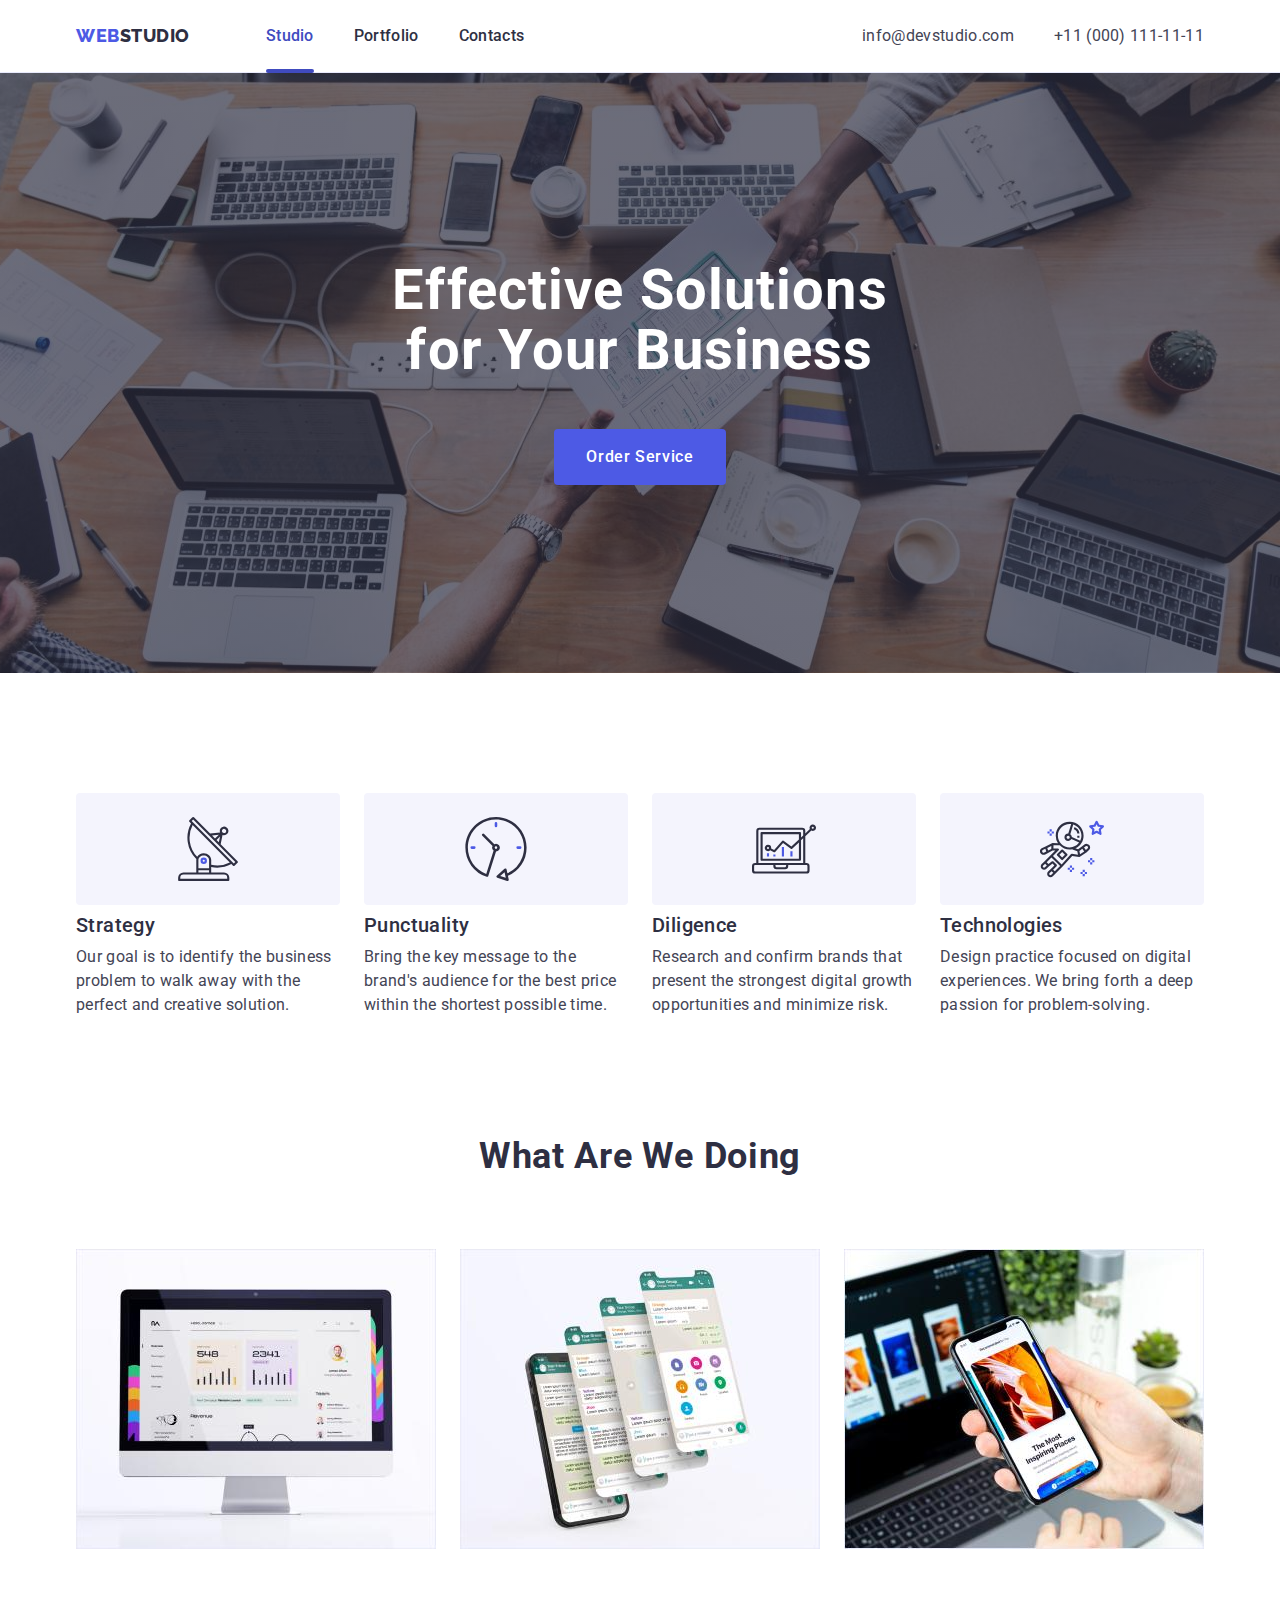
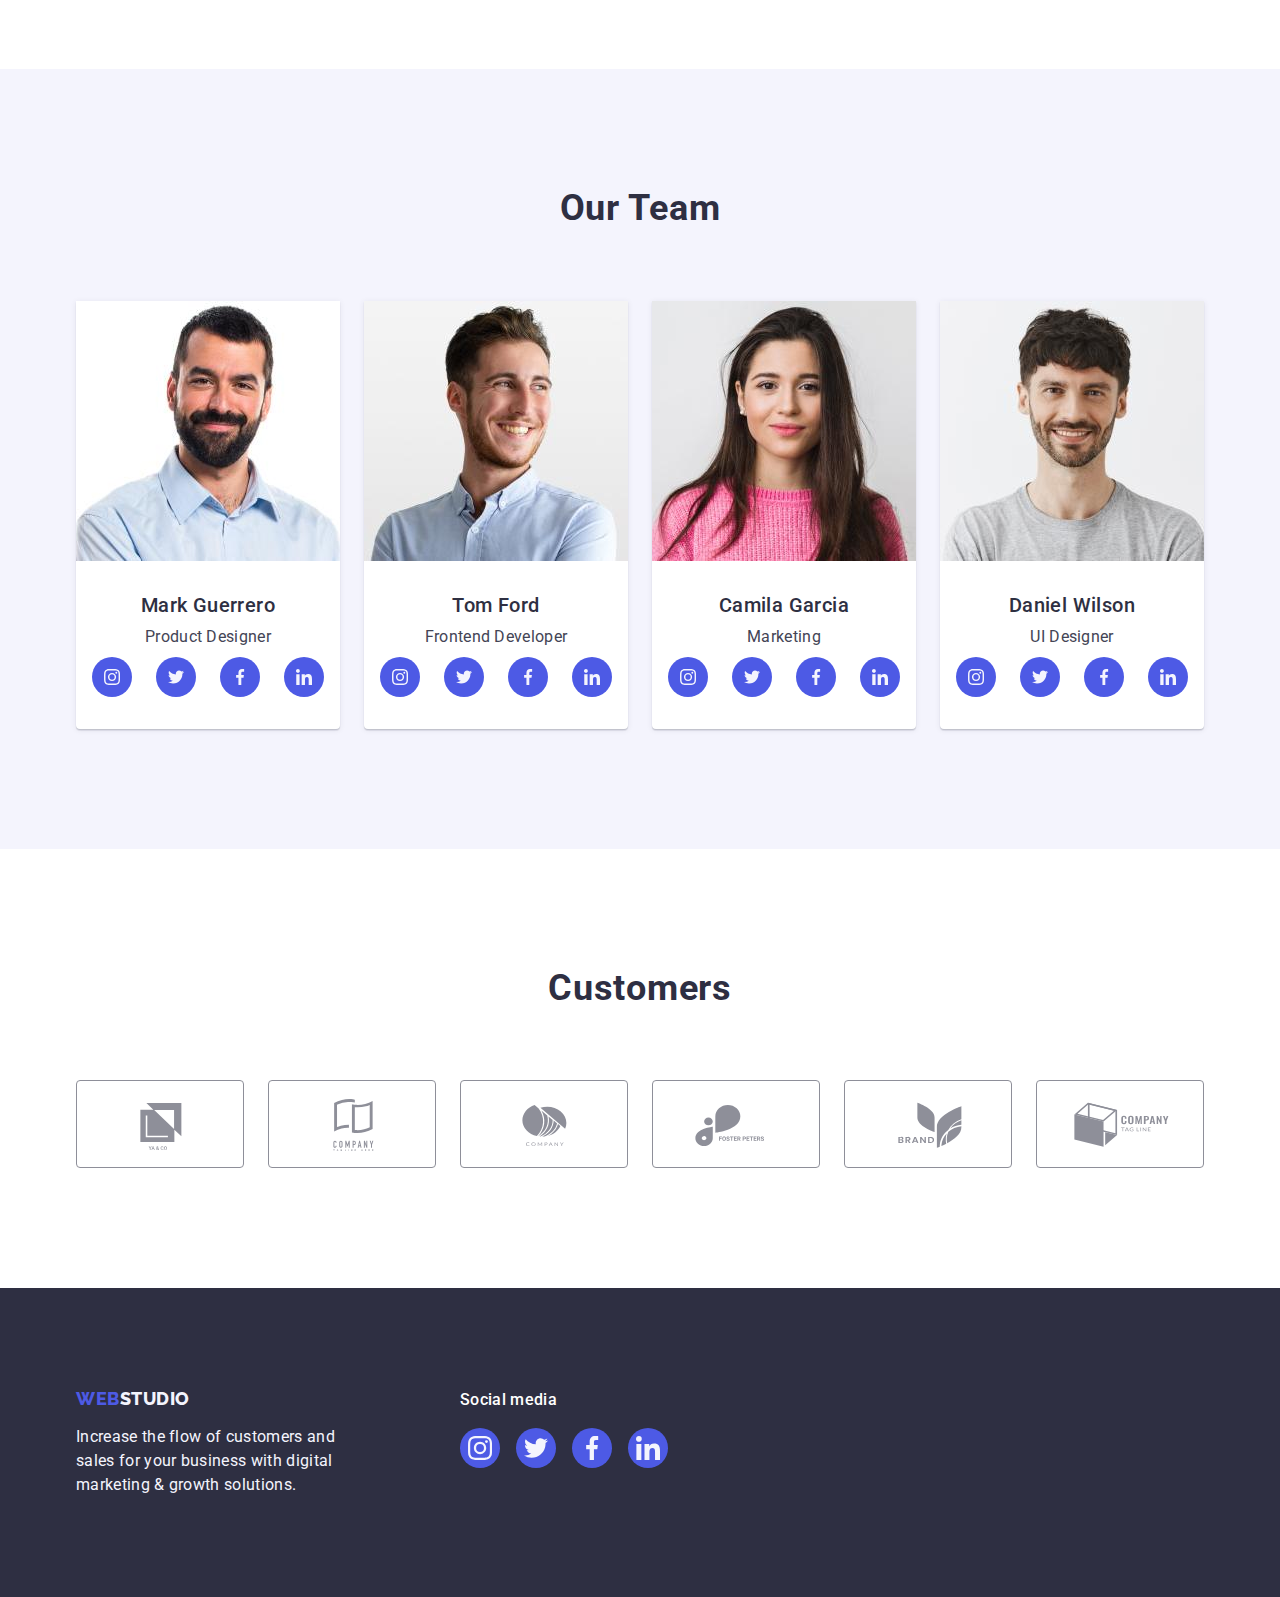
==== index.html @ a58b1a3a "Initial commit" ====
<!DOCTYPE html>
<html lang="en">
  <head>
    <meta charset="UTF-8" />
    <meta http-equiv="X-UA-Compatible" content="IE=edge" />
    <meta name="viewport" content="width=device-width, initial-scale=1.0" />
    <title>Studio</title>

    <link rel="preconnect" href="https://fonts.googleapis.com" />
    <link rel="preconnect" href="https://fonts.gstatic.com" crossorigin />
    <link
      href="https://fonts.googleapis.com/css2?family=Raleway:wght@800&family=Roboto:wght@400;500;700&display=swap"
      rel="stylesheet"
    />
    <link rel="stylesheet" href="./css/modern-normalize.min.css" />
    <link rel="stylesheet" href="./css/styles.css" />
  </head>
  <body>
    <!-- Header section -->
    <header class="header">
      <div class="header-container container">
        <nav class="header-nav">
          <a class="header-nav-logo link" href="./index.html"
            >Web<span class="dark-logo">Studio</span>
          </a>

          <ul class="header-nav-list list">
            <li class="header-nav-item"
              ><a href="./index.html" class="nav-link link active">Studio</a></li
            >
            <li class="header-nav-item"
              ><a class="nav-link link" href="./portfolio.html">Portfolio</a></li
            >
            <li class="header-nav-item"><a class="nav-link link" href="">Contacts</a></li>
          </ul>
        </nav>
        <address class="header-contacts">
          <ul class="header-contacts-list list">
            <li class="header-contacts-item"
              ><a class="contact-link link" href="mailto:info@devstudio.com"
                >info@devstudio.com</a
              ></li
            >
            <li class="header-contacts-item"
              ><a class="contact-link link" href="tel:+110001111111">+11 (000) 111-11-11</a></li
            >
          </ul>
        </address>
      </div>
    </header>

    <main>
      <!-- Hero section -->
      <section class="hero">
        <div class="hero-container container">
          <h1 class="main-title">Effective Solutions for Your Business </h1>
          <button type="button" class="btn" data-modal-open>Order Service</button>
        </div>
      </section>
      <!-- Advantages section -->
      <section class="advantages">
        <div class="advantages-container container">
          <h2 class="visually-hidden dvantages-title">Our advantages</h2>
          <ul class="advantages-list list">
            <li class="advantage-item">
              <div class="icons-container">
                <svg class="advantages-icons" width="64" height="64">
                  <use href="./images/icons.svg#icon-antenna"></use>
                </svg>
              </div>
              <h3 class="subtitle">Strategy</h3>
              <p class="desc">
                Our goal is to identify the business problem to walk away with the perfect and
                creative solution.
              </p>
            </li>
            <li class="advantage-item">
              <div class="icons-container">
                <svg class="advantages-icons" width="64" height="64">
                  <use href="./images/icons.svg#icon-clock"></use>
                </svg>
              </div>
              <h3 class="subtitle">Punctuality</h3>
              <p class="desc">
                Bring the key message to the brand's audience for the best price within the shortest
                possible time.
              </p>
            </li>
            <li class="advantage-item">
              <div class="icons-container">
                <svg class="advantages-icons" width="64" height="64">
                  <use href="./images/icons.svg#icon-diagram"></use>
                </svg>
              </div>
              <h3 class="subtitle">Diligence</h3>
              <p class="desc">
                Research and confirm brands that present the strongest digital growth opportunities
                and minimize risk.
              </p>
            </li>
            <li class="advantage-item">
              <div class="icons-container">
                <svg class="advantages-icons" width="64" height="64">
                  <use href="./images/icons.svg#icon-astronaut"></use>
                </svg>
              </div>
              <h3 class="subtitle">Technologies</h3>
              <p class="desc">
                Design practice focused on digital experiences. We bring forth a deep passion for
                problem-solving.
              </p>
            </li>
          </ul>
        </div>
      </section>
      <!-- Works section -->
      <section class="works-section">
        <div class="container">
          <h2 class="title">What are we doing</h2>
          <ul class="works-list list">
            <li class="works-item">
              <img class="works-img" src="./images/works/img1.jpg" alt="Computer" width="360" />
            </li>
            <li class="works-item">
              <img class="works-img" src="./images/works/img2.jpg" alt="Phones" width="360" />
            </li>
            <li class="works-item">
              <img
                class="works-img"
                src="./images/works/img3.jpg"
                alt="Laptop and phone"
                width="360"
              />
            </li>
          </ul>
        </div>
      </section>
      <!-- Team section -->
      <section class="team">
        <div class="team-container container">
          <h2 class="title">Our Team</h2>
          <ul class="team-list list">
            <li class="team-item">
              <img
                class="team-img"
                src="./images/team/img4.jpg"
                alt="Mark Guerrero. Product Designer"
                width="264"
              />
              <div class="team-name">
                <h3 class="subtitle">Mark Guerrero</h3>
                <p class="team-desc desc">Product Designer</p>
                <ul class="socials list">
                  <li class="socials-item">
                    <a class="socials-link link" href="" target="_blank" rel="noopener noreferrer">
                      <svg class="social-icons" width="16" height="16">
                        <use href="./images/icons.svg#icon-instagram"></use>
                      </svg>
                    </a>
                  </li>
                  <li class="socials-item">
                    <a class="socials-link link" href="" target="_blank" rel="noopener noreferrer">
                      <svg class="social-icons" width="16" height="16">
                        <use href="./images/icons.svg#icon-twitter"></use>
                      </svg>
                    </a>
                  </li>
                  <li class="socials-item">
                    <a class="socials-link link" href="" target="_blank" rel="noopener noreferrer">
                      <svg class="social-icons" width="16" height="16">
                        <use href="./images/icons.svg#icon-facebook"></use>
                      </svg>
                    </a>
                  </li>
                  <li class="socials-item">
                    <a class="socials-link link" href="" target="_blank" rel="noopener noreferrer">
                      <svg class="social-icons" width="16" height="16">
                        <use href="./images/icons.svg#icon-linkedin"></use>
                      </svg>
                    </a>
                  </li>
                </ul>
              </div>
            </li>
            <li class="team-item">
              <img
                class="team-img"
                src="./images/team/img5.jpg"
                alt="Tom Ford. Frontend Developer"
                width="264"
              />
              <div class="team-name">
                <h3 class="subtitle">Tom Ford</h3>
                <p class="team-desc desc">Frontend Developer</p>
                <ul class="socials list">
                  <li class="socials-item">
                    <a class="socials-link link" href="" target="_blank" rel="noopener noreferrer">
                      <svg class="social-icons" width="16" height="16">
                        <use href="./images/icons.svg#icon-instagram"></use>
                      </svg>
                    </a>
                  </li>
                  <li class="socials-item">
                    <a class="socials-link link" href="" target="_blank" rel="noopener noreferrer">
                      <svg class="social-icons" width="16" height="16">
                        <use href="./images/icons.svg#icon-twitter"></use>
                      </svg>
                    </a>
                  </li>
                  <li class="socials-item">
                    <a class="socials-link link" href="" target="_blank" rel="noopener noreferrer">
                      <svg class="social-icons" width="16" height="16">
                        <use href="./images/icons.svg#icon-facebook"></use>
                      </svg>
                    </a>
                  </li>
                  <li class="socials-item">
                    <a class="socials-link link" href="" target="_blank" rel="noopener noreferrer">
                      <svg class="social-icons" width="16" height="16">
                        <use href="./images/icons.svg#icon-linkedin"></use>
                      </svg>
                    </a>
                  </li>
                </ul>
              </div>
            </li>
            <li class="team-item">
              <img
                class="team-img"
                src="./images/team/img6.jpg"
                alt="Camila Garcia. Marketing"
                width="264"
              />
              <div class="team-name">
                <h3 class="subtitle">Camila Garcia</h3>
                <p class="team-desc desc">Marketing</p>
                <ul class="socials list">
                  <li class="socials-item">
                    <a class="socials-link link" href="" target="_blank" rel="noopener noreferrer">
                      <svg class="social-icons" width="16" height="16">
                        <use href="./images/icons.svg#icon-instagram"></use>
                      </svg>
                    </a>
                  </li>
                  <li class="socials-item">
                    <a class="socials-link link" href="" target="_blank" rel="noopener noreferrer">
                      <svg class="social-icons" width="16" height="16">
                        <use href="./images/icons.svg#icon-twitter"></use>
                      </svg>
                    </a>
                  </li>
                  <li class="socials-item">
                    <a class="socials-link link" href="" target="_blank" rel="noopener noreferrer">
                      <svg class="social-icons" width="16" height="16">
                        <use href="./images/icons.svg#icon-facebook"></use>
                      </svg>
                    </a>
                  </li>
                  <li class="socials-item">
                    <a class="socials-link link" href="" target="_blank" rel="noopener noreferrer">
                      <svg class="social-icons" width="16" height="16">
                        <use href="./images/icons.svg#icon-linkedin"></use>
                      </svg>
                    </a>
                  </li>
                </ul>
              </div>
            </li>
            <li class="team-item">
              <img
                class="team-img"
                src="./images/team/img7.jpg"
                alt="Daniel Wilson. UI Designer"
                width="264"
              />
              <div class="team-name">
                <h3 class="subtitle">Daniel Wilson</h3>
                <p class="team-desc desc">UI Designer</p>
                <ul class="socials list">
                  <li class="socials-item">
                    <a class="socials-link link" href="" target="_blank" rel="noopener noreferrer">
                      <svg class="social-icons" width="16" height="16">
                        <use href="./images/icons.svg#icon-instagram"></use>
                      </svg>
                    </a>
                  </li>
                  <li class="socials-item">
                    <a class="socials-link link" href="" target="_blank" rel="noopener noreferrer">
                      <svg class="social-icons" width="16" height="16">
                        <use href="./images/icons.svg#icon-twitter"></use>
                      </svg>
                    </a>
                  </li>
                  <li class="socials-item">
                    <a class="socials-link link" href="" target="_blank" rel="noopener noreferrer">
                      <svg class="social-icons" width="16" height="16">
                        <use href="./images/icons.svg#icon-facebook"></use>
                      </svg>
                    </a>
                  </li>
                  <li class="socials-item">
                    <a class="socials-link link" href="" target="_blank" rel="noopener noreferrer">
                      <svg class="social-icons" width="16" height="16">
                        <use href="./images/icons.svg#icon-linkedin"></use>
                      </svg>
                    </a>
                  </li>
                </ul>
              </div>
            </li>
          </ul>
        </div>
      </section>

      <!-- Customers section -->
      <section class="customers">
        <div class="customers-container container">
          <h2 class="customers-title title">Customers</h2>
          <ul class="customers-list list">
            <li class="customers-item">
              <a class="customers-link link" href="">
                <svg class="customers-icons" width="104" height="56">
                  <use href="./images/icons.svg#icon-logo"></use>
                </svg>
              </a>
            </li>
            <li class="customers-item">
              <a class="customers-link link" href="">
                <svg class="customers-icons" width="104" height="56">
                  <use href="./images/icons.svg#icon-logo2"></use>
                </svg>
              </a>
            </li>
            <li class="customers-item">
              <a class="customers-link link" href="">
                <svg class="customers-icons" width="104" height="56">
                  <use href="./images/icons.svg#icon-logo3"></use>
                </svg>
              </a>
            </li>
            <li class="customers-item">
              <a class="customers-link link" href="">
                <svg class="customers-icons" width="104" height="56">
                  <use href="./images/icons.svg#icon-logo4"></use>
                </svg>
              </a>
            </li>
            <li class="customers-item">
              <a class="customers-link link" href="">
                <svg class="customers-icons" width="104" height="56">
                  <use href="./images/icons.svg#icon-logo5"></use>
                </svg>
              </a>
            </li>
            <li class="customers-item">
              <a class="customers-link link" href="">
                <svg class="customers-icons" width="104" height="56">
                  <use href="./images/icons.svg#icon-logo6"></use>
                </svg>
              </a>
            </li>
          </ul>
        </div>
      </section>
    </main>
    <!-- Footer section -->
    <footer class="footer">
      <div class="footer-container container">
        <div class="logo-container">
          <a class="footer-logo link" href="./index.html"
            >Web<span class="light-logo">Studio</span></a
          >
          <p class="footer-desc">
            Increase the flow of customers and sales for your business with digital marketing &
            growth solutions.
          </p></div
        >
        <div class="media-container">
          <p class="media-title">Social media</p>
          <ul class="media-list list">
            <li class="media-item">
              <a class="media-link link" href="" target="_blank" rel="noopener noreferrer">
                <svg class="media-icons" width="24" height="24">
                  <use href="./images/icons.svg#icon-instagram"></use>
                </svg>
              </a>
            </li>
            <li class="media-item">
              <a class="media-link link" href="" target="_blank" rel="noopener noreferrer">
                <svg class="media-icons" width="24" height="24">
                  <use href="./images/icons.svg#icon-twitter"></use>
                </svg> </a
            ></li>
            <li class="media-item">
              <a class="media-link link" href="" target="_blank" rel="noopener noreferrer">
                <svg class="media-icons" width="24" height="24">
                  <use href="./images/icons.svg#icon-facebook"></use>
                </svg> </a
            ></li>
            <li class="media-item">
              <a class="media-link link" href="" target="_blank" rel="noopener noreferrer">
                <svg class="media-icons" width="24" height="24">
                  <use href="./images/icons.svg#icon-linkedin"></use>
                </svg> </a
            ></li>
          </ul>
        </div>
      </div>
    </footer>

    <!-- Modal window -->
    <div class="backdrop is-hidden" data-modal>
      <div class="modal">
        <button type="button" class="modal-close-btn" data-modal-close>
          <svg class="modal-close-icon" width="8" height="8">
            <use href="./images/icons.svg#icon-close-black"></use>
          </svg>
        </button>
      </div>
    </div>
    <script src="./js/modal.js"></script>
  </body>
</html>
---- css/styles.css ----
/**
  |============================
  | Root styles
  |============================
*/
:root {
    /* Colors */
    --color-iris: #4d5ae5;
    --color-ocean: #404bbf;
    --color-navy-blue: #2e2f42;
    --color-green: #31d0aa;
    --color-slate: #434455;
    --color-light-slate: #8e8f99;
    --color-cornflower: #e7e9fc;
    --color-cloud: #f4f4fd;
    --color-white: #ffffff;
    --color-dairy: #fcfcfc;
    --color-bgd: #2e2f42;

    /* Fonts */
    --primary-font: 'Roboto', sans-serif;
    --secondary-font: 'Raleway', sans-serif;
}

/**
  |============================
  | Base styles
  |============================
*/
body {
    color: var(--color-slate);
    background-color: var(--color-white);
    font-size: 16px;
    font-family: "Roboto", sans-serif;
    line-height: 1.5;
    letter-spacing: 0.02em;
}

.container {
    width: 1158px;
    margin: 0 auto;
    padding: 0 15px;
}

/* reset start */
h1,
h2,
h3,
h4,
h5,
h6,
ul,
p {
    margin: 0;
}

img {
    display: block;
    max-width: 100%;
    height: auto;
}

button {
    cursor: pointer;
}

.list {
    list-style: none;
    margin: 0;
    padding: 0;
}

.link {
    text-decoration: none;
}

.visually-hidden {
    position: absolute;
    width: 1px;
    height: 1px;
    margin: -1px;
    border: 0;
    padding: 0;
    white-space: nowrap;
    clip-path: inset(100%);
    clip: rect(0 0 0 0);
    overflow: hidden;
}

/**
  |============================
  | Header styles
  |============================
*/
.header {
    border-bottom: 1px solid #e7e9fc;
    box-shadow: 0px 2px 1px rgba(46, 47, 66, 0.08), 0px 1px 1px rgba(46, 47, 66, 0.16), 0px 1px 6px rgba(46, 47, 66, 0.08);
}

.header-container {
    display: flex;
    align-items: center;
}

.header-nav {
    display: flex;
    align-items: center;
    margin-right: auto;
}

.header-nav-logo {
    color: var(--color-iris);
    font-family: var(--secondary-font);
    font-weight: 800;
    font-size: 18px;
    line-height: 1.17;
    letter-spacing: 0.03em;
    text-transform: uppercase;
    text-decoration: none;
    margin-right: 76px;
    align-items: center;
}

.dark-logo {
    color: var(--color-navy-blue);
}

.header-nav-list {
    display: flex;
    align-items: center;
    gap: 40px;
}

.header-nav-item {
    position: relative;
}

.nav-link {
    display: block;
    padding: 24px 0;
    font-weight: 500;
    font-style: normal;
    color: var(--color-navy-blue);
    position: relative;
    transition: color 250ms cubic-bezier(0.4, 0, 0.2, 1);
}

.nav-link.active {
    color: var(--color-ocean);
}

.nav-link::after {
    content: '';
    display: block;
    position: absolute;
    bottom: 0;
    left: 0;
    bottom: -1px;
    width: 100%;
    height: 4px;
    border-radius: 2px;
}

.nav-link.active::after {
    background: var(--color-ocean);
}

.nav-link:hover,
.nav-link:focus {
    color: var(--color-ocean);
}

.header-contacts {
    font-style: normal;
    color: var(--color-slate);
}

.header-contacts-list {
    display: flex;
    margin-right: auto;
    gap: 40px;
}

.contact-link {
    display: block;
    padding: 24px 0;
    font-weight: 400;
    font-style: normal;
    color: var(--color-slate);
    transition: color 250ms cubic-bezier(0.4, 0, 0.2, 1);
}

.contact-link:hover,
.contact-link:focus {
    color: var(--color-ocean);
}

/**
  |============================
  | Hero styles
  |============================
*/
.hero {
    max-width: 1440px;
    margin-left: auto;
    margin-right: auto;
    background-color: var(--color-bgd);
    background-image: linear-gradient(rgba(46, 47, 66, 0.7), rgba(46, 47, 66, 0.7)), url(../images/hero/img17.jpg);
    background-repeat: no-repeat;
    background-position: center;
    background-size: cover;
    padding-top: 188px;
    padding-bottom: 188px;
    text-align: center;
}

.main-title {
    font-weight: 700;
    font-size: 56px;
    line-height: 1.07;
    letter-spacing: 0.02em;
    color: var(--color-white);
    max-width: 496px;
    margin-top: 0;
    margin-bottom: 48px;
    margin-left: auto;
    margin-right: auto;
}

.btn {
    min-width: 169px;
    height: 56px;
    padding: 16px 32px;
    border-radius: 4px;
    font-weight: 500;
    font-family: inherit;
    font-size: 16px;
    line-height: 1.5;
    letter-spacing: 0.04em;
    color: var(--color-white);
    background-color: var(--color-iris);
    display: block;
    margin: auto;
    border: none;
    transition: background-color 250ms cubic-bezier(0.4, 0, 0.2, 1);
}

.btn:hover,
.btn:focus {
    background-color: var(--color-ocean);
}

/**
  |============================
  | Advantages styles
  |============================
*/
.advantages {
    padding: 120px 0;
}

.advantages-list {
    display: flex;
    align-items: baseline;
}

.advantage-item {
    width: 264px;
}

.advantage-item:not(:last-child) {
    margin-right: 24px;
}

.subtitle {
    font-weight: 500;
    font-size: 20px;
    line-height: 1.2;
    letter-spacing: 0.02em;
    color: var(--color-navy-blue);
    margin-bottom: 8px;
}

.desc {
    color: var(--color-slate);
}

.icons-container {
    display: flex;
    align-items: center;
    justify-content: center;
    margin-bottom: 8px;
    height: 112px;
    background: #F4F4FD;
    border-radius: 4px;
}

/*  

     */
/**
  |============================
  | Works styles
  |============================
*/
.title {
    color: var(--color-navy-blue);
    font-weight: 700;
    font-size: 36px;
    line-height: 1.11;
    text-align: center;
    text-transform: capitalize;
    letter-spacing: 0.02em;
    margin-top: 0;
    margin-bottom: 72px;
}

.works-list {
    display: flex;
    align-items: center;
}

.works-section {
    padding-bottom: 120px;
}

.works-item:not(:last-child) {
    margin-right: 24px;
}

/**
  |============================
  | Team styles
  |============================
*/
.team {
    background-color: var(--color-cloud);
    padding: 120px 0;
}

.team-list {
    display: flex;
    align-items: center;
}

.team-item {
    background-color: var(--color-white);
    box-shadow: 0px 1px 6px rgba(46, 47, 66, 0.08), 0px 1px 1px rgba(46, 47, 66, 0.16), 0px 2px 1px rgba(46, 47, 66, 0.08);
    border-radius: 0px 0px 4px 4px;
}

.team-item:not(:last-child) {
    margin-right: 24px;
}

.team-img {}

.team-desc {
    margin-bottom: 8px;
}

.team-name {
    padding: 32px 0;
    text-align: center;
    border-radius: 0px 0px 4px 4px;
}

/* Social icons */

.socials {
    display: flex;
    justify-content: center;
    align-items: center;
    gap: 24px;
}


.socials-item {}

.socials-link {
    display: flex;
    justify-content: center;
    align-items: center;
    width: 40px;
    height: 40px;
    border-radius: 50%;
    background-color: var(--color-iris);
    transition: background-color 250ms cubic-bezier(0.4, 0, 0.2, 1);
}

.social-icons {
    fill: var(--color-cloud);
}

.socials-link:hover {
    background-color: var(--color-ocean);
}

.socials-link:focus {
    background-color: var(--color-ocean);
}

/**
  |============================
  | Customers styles
  |============================
*/

.customers {
    padding: 120px 0;
}

.customers-title {
    line-height: 1.1;
}

.customers-list {
    display: flex;
    justify-content: center;
    gap: 24px;
    flex-direction: row;
    align-items: flex-start;
    padding: 0px;
}

.customers-link {
    display: flex;
    justify-content: center;
    align-items: center;
    color: var(--color-light-slate);
    border: 1px solid var(--color-light-slate);
    border-radius: 4px;
    width: 168px;
    height: 88px;
    fill: var(--color-light-slate);
    transition: border-color 250ms cubic-bezier(0.4, 0, 0.2, 1), color 250ms cubic-bezier(0.4, 0, 0.2, 1);
}

.customers-icons {
    fill: currentColor;
}

.customers-link:hover .customers-icons {
    fill: var(--color-ocean);
}

.customers-link:focus .customers-icons {
    fill: var(--color-ocean);
}

.customers-link:hover {
    border-color: var(--color-ocean);
}

.customers-link:focus {
    border-color: var(--color-ocean);
}

.customers-link:hover {
    color: var(--color-ocean);
}

.customers-link:focus {
    color: var(--color-ocean);
}

/**
  |============================
  | Footer styles
  |============================
*/
.footer {
    background-color: var(--color-bgd);
    padding-top: 100px;
    padding-bottom: 100px;
}

.footer-container {
    display: flex;
    align-items: baseline;
}

.logo-container {
    display: inline-block;
    margin-right: 120px;
}

.footer-logo {
    color: var(--color-iris);
    font-family: var(--secondary-font);
    font-weight: 800;
    font-size: 18px;
    line-height: 1.17;
    letter-spacing: 0.03em;
    text-transform: uppercase;
    text-decoration: none;
    display: inline-block;
    margin-bottom: 16px;
}

.light-logo {
    color: var(--color-cloud);
}

.footer-desc {
    color: var(--color-cloud);
    max-width: 264px;
}

.media-container {
    display: inline-block;
}

.media-title {
    font-weight: 500;
    font-size: 16px;
    line-height: 24px;
    letter-spacing: 0.02em;
    color: var(--color-white);
    margin-bottom: 16px;
}

.media-list {
    display: flex;
    align-items: center;
    gap: 16px;
}

/* Media icons */


.media-link {
    display: flex;
    justify-content: center;
    align-items: center;
    width: 40px;
    height: 40px;
    border-radius: 50%;
    background-color: var(--color-iris);
    transition: background-color 250ms cubic-bezier(0.4, 0, 0.2, 1);
}

.media-icons {
    fill: var(--color-cloud)
}

.media-link:hover {
    background-color: var(--color-green);
}

.media-link:focus {
    background-color: var(--color-green);
}

/**
  |============================
  | Portfolio styles
  |============================
*/

.portfolio {
    padding: 96px 0 120px 0;
}

.portfolio-title {}

.filters-list {
    display: flex;
    align-items: center;
    margin: auto;
    margin-bottom: 72px;
    justify-content: center;
}

.filter-item:not(:last-child) {
    margin-right: 24px;
}

.filter-item {}

.filter-btn {
    font-family: inherit;
    background-color: var(--color-cloud);
    font-weight: 500;
    font-size: 16px;
    line-height: 1.5;
    letter-spacing: 0.04em;
    color: var(--color-iris);
    cursor: pointer;
    border: 1px solid #E7E9FC;
    border-radius: 4px;
    display: block;
    margin: auto;
    padding: 12px 24px;
    transition: color 250ms cubic-bezier(0.4, 0, 0.2, 1), background-color 250ms cubic-bezier(0.4, 0, 0.2, 1), border-color 250ms cubic-bezier(0.4, 0, 0.2, 1), box-shadow 250ms cubic-bezier(0.4, 0, 0.2, 1);
}

.filter-btn:hover {
    background-color: var(--color-ocean);
    color: var(--color-white);
    border: 1px solid transparent;
    box-shadow: 0px 3px 1px rgba(0, 0, 0, 0.1), 0px 2px 1px rgba(0, 0, 0, 0.08), 0px 2px 2px rgba(0, 0, 0, 0.12);
}

.filter-btn:focus {
    background-color: var(--color-ocean);
    color: var(--color-white);
    border: 1px solid transparent;
    box-shadow: 0px 3px 1px rgba(0, 0, 0, 0.1), 0px 2px 1px rgba(0, 0, 0, 0.08), 0px 2px 2px rgba(0, 0, 0, 0.12);
}

.portfolio-list {
    display: flex;
    flex-wrap: wrap;
    column-gap: 24px;
    row-gap: 48px;
}

.portfolio-project {
    padding: 32px 16px;
    border-top: none;
    border-right: 1px solid #E7E9FC;
    border-bottom: 1px solid #E7E9FC;
    border-left: 1px solid #E7E9FC;
}

.portfolio-subtitle {
    margin-bottom: 8px;
}

.portfolio-link {
    display: block;
    transition: box-shadow 250ms cubic-bezier(0.4, 0, 0.2, 1);
    ;
}

.portfolio-link:hover {
    box-shadow: 0px 1px 6px rgba(46, 47, 66, 0.08), 0px 1px 1px rgba(46, 47, 66, 0.16), 0px 2px 1px rgba(46, 47, 66, 0.08);
}

.portfolio-link:focus {
    box-shadow: 0px 1px 6px rgba(46, 47, 66, 0.08), 0px 1px 1px rgba(46, 47, 66, 0.16), 0px 2px 1px rgba(46, 47, 66, 0.08);
}

.portfolio-desc {
    color: var(--color-slate);
}

.portfolio-view {}

.portfolio-thumb {
    position: relative;
    overflow: hidden;
}

.portfolio-img {}

.overlay-text {
    position: absolute;
    font-weight: 400;
    font-size: 16px;
    line-height: 1.5;
    letter-spacing: 0.02em;
    color: var(--color-cloud);
    width: 100%;
    height: 100%;
    top: 0;
    left: 0;
    background-color: var(--color-iris);
    padding: 40px 32px;
    transform: translateY(100%);
    transition: transform 250ms cubic-bezier(0.4, 0, 0.2, 1);
}

.portfolio-link:hover .overlay-text {
    transform: translateY(0%);
}

.portfolio-link:focus .overlay-text {
    transform: translateY(0%);
}

/**
  |============================
  | Modal window
  |============================
*/
.backdrop {
    position: fixed;
    top: 0;
    left: 0;
    width: 100%;
    height: 100%;
    background: rgba(46, 47, 66, 0.4);
    transition: opacity 250ms cubic-bezier(0.4, 0, 0.2, 1), visibility 250ms cubic-bezier(0.4, 0, 0.2, 1);
}

.backdrop.is-hidden {
    opacity: 0;
    pointer-events: none;
    visibility: hidden;
}

.modal {
    position: absolute;
    top: calc(50%);
    left: calc(50%);
    transform: translate(-50%, -50%) scale(1);
    width: 408px;
    min-height: 576px;
    background: var(--color-dairy);
    box-shadow: 0px 1px 1px rgba(0, 0, 0, 0.14), 0px 1px 3px rgba(0, 0, 0, 0.12), 0px 2px 1px rgba(0, 0, 0, 0.2);
    border-radius: 4px;
    transition: transform 250ms cubic-bezier(0.4, 0, 0.2, 1);
}

.modal-close-btn {
    position: absolute;
    top: 24px;
    right: 24px;
    width: 24px;
    height: 24px;
    display: flex;
    align-items: center;
    justify-content: center;
    padding: 0;
    background: var(--color-cornflower);
    border: 1px solid rgba(0, 0, 0, 0.1);
    border-radius: 50%;
    transition: background-color 250ms cubic-bezier(0.4, 0, 0.2, 1), border 250ms cubic-bezier(0.4, 0, 0.2, 1);
}

.modal-close-btn:hover {
    background: var(--color-ocean);
    border: none;
}

.modal-close-btn:focus {
    background: var(--color-ocean);
    border: none;
}

.modal-close-icon {
    fill: var(--color-bgd);
    transition: fill 250ms cubic-bezier(0.4, 0, 0.2, 1);
}

.modal-close-btn:hover .modal-close-icon {
    fill: var(--color-white);
    border: none;
}

.modal-close-btn:focus .modal-close-icon {
    fill: var(--color-white);
    border: none;
}
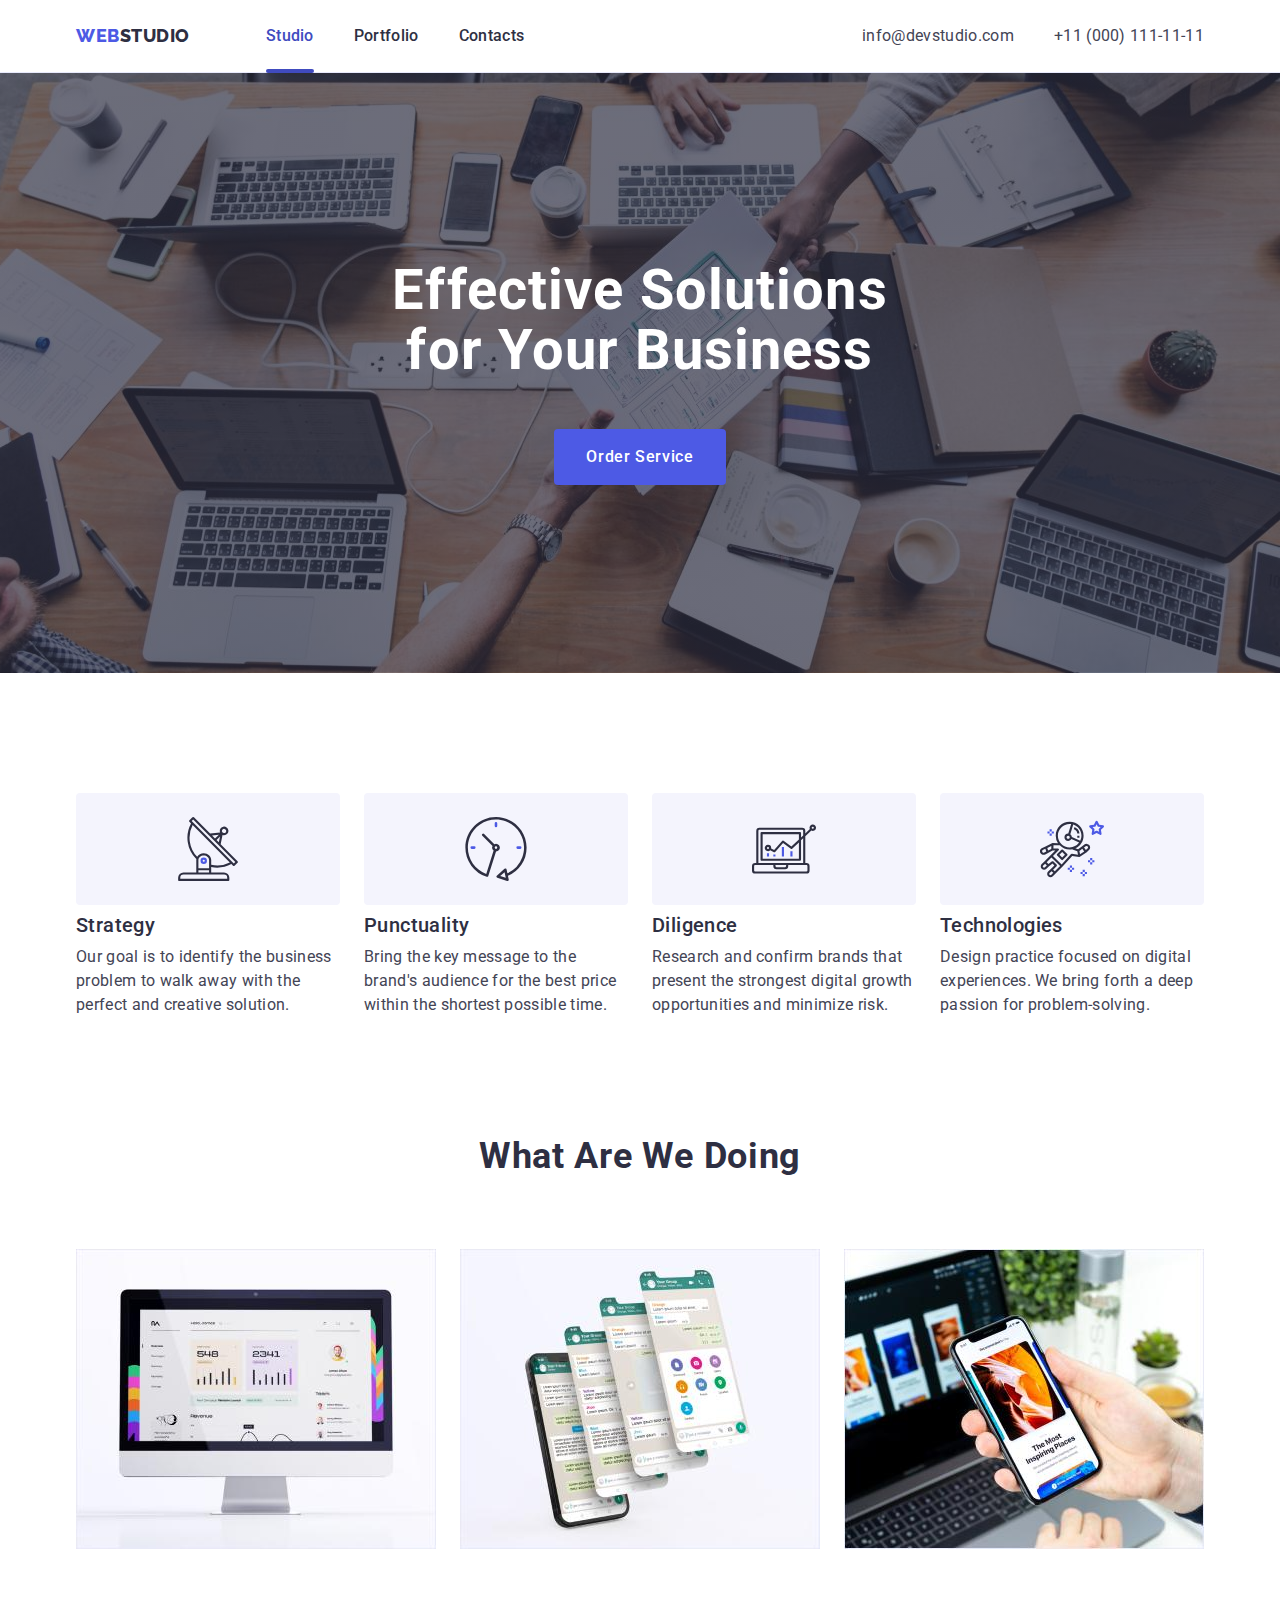
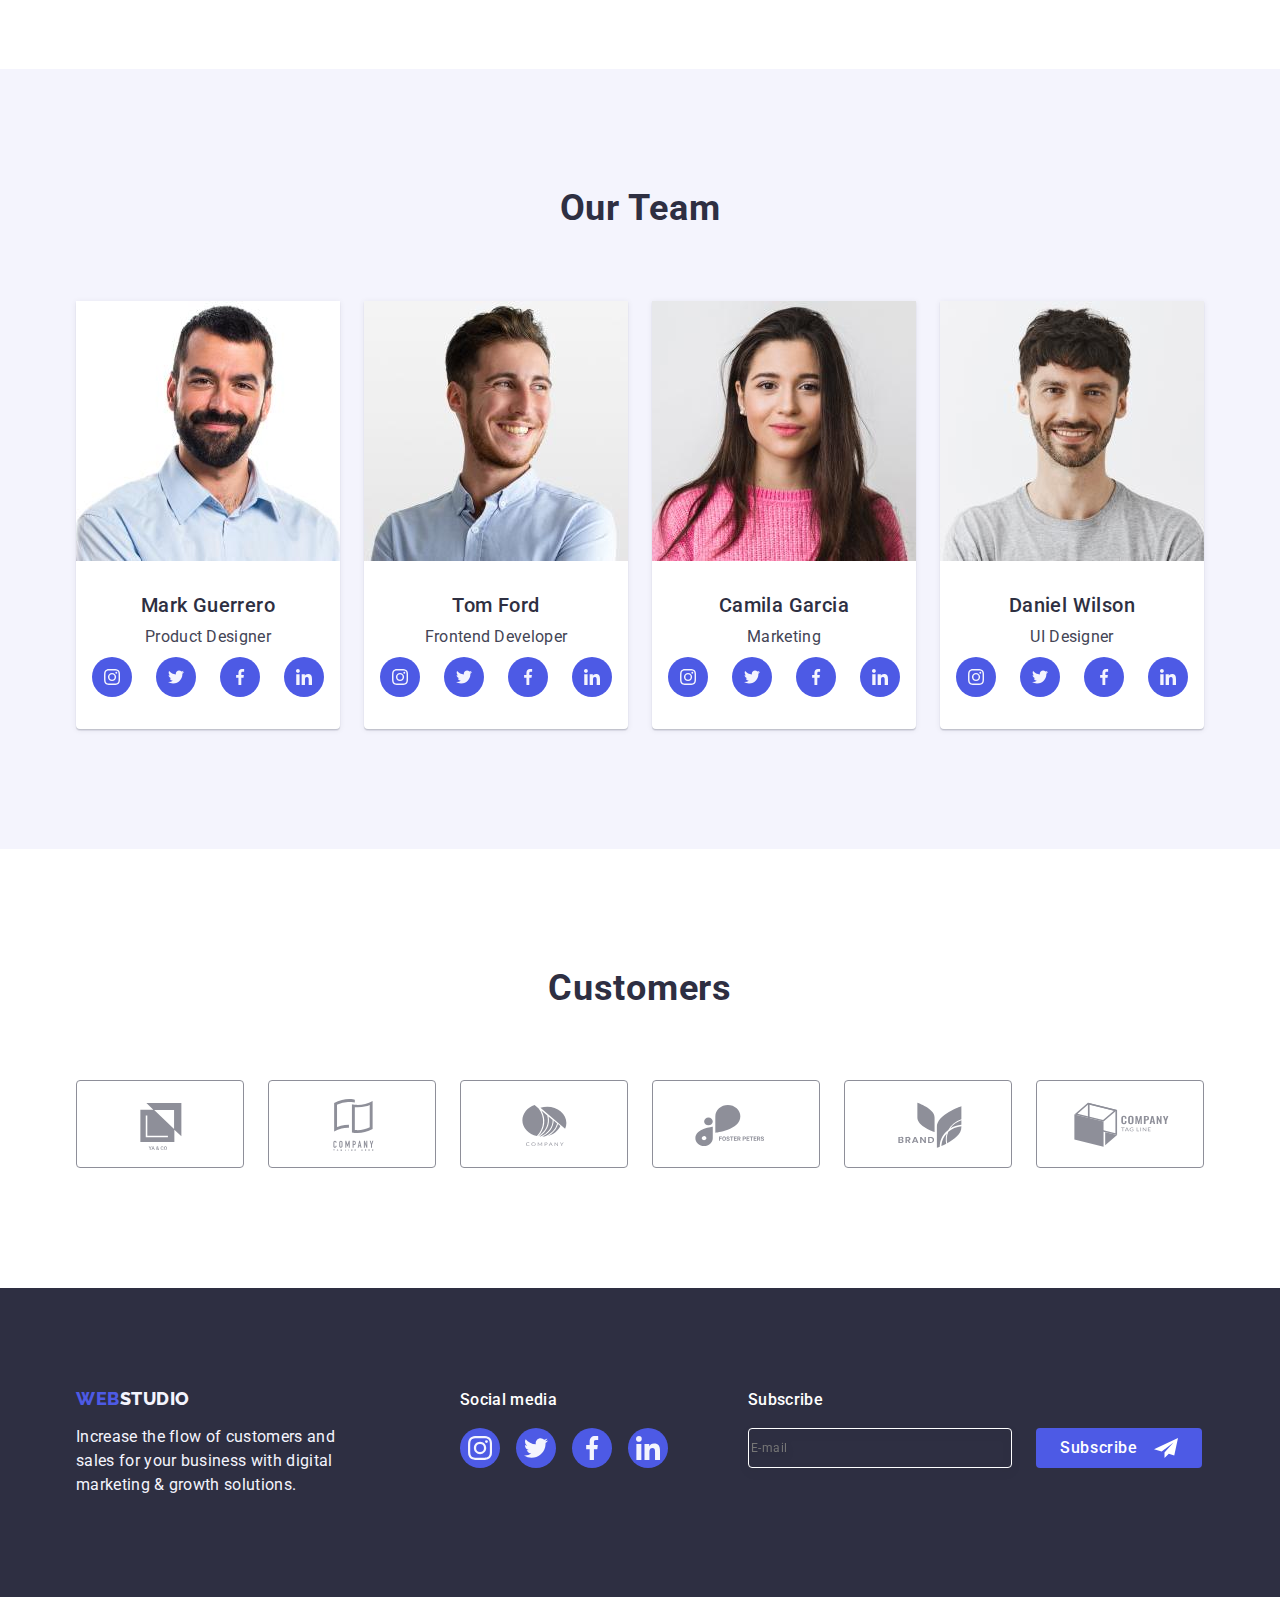
==== commit 597a2276: "hw-6" ====
--- a/index.html
+++ b/index.html
@@ -401,9 +401,25 @@
               <a class="media-link link" href="" target="_blank" rel="noopener noreferrer">
                 <svg class="media-icons" width="24" height="24">
                   <use href="./images/icons.svg#icon-linkedin"></use>
-                </svg> </a
-            ></li>
-          </ul>
+                </svg>
+              </a>
+            </li>
+          </ul>
+        </div>
+        <div class="subscribe-footer">
+          <p class="subscribe-title">Subscribe</p>
+          <form>
+            <div class="subscrb-container">
+              <input class="subscribe-input" type="email" placeholder="E-mail" />
+
+              <button class="btn-footer" type="submit">
+                <p class="btn-title">Subscribe</p>
+                <svg class="icon-footer-button" width="24" height="24">
+                  <use href="./images/icons.svg#icon-footer-button"></use>
+                </svg>
+              </button>
+            </div>
+          </form>
         </div>
       </div>
     </footer>
@@ -416,8 +432,51 @@
             <use href="./images/icons.svg#icon-close-black"></use>
           </svg>
         </button>
+        <strong class="modal-desc">Leave your contacts and we will call you back</strong>
+        <form class="modal-form" name="modal_form">
+          <label class="modal-form-field" for="name_form">Name</label>
+          <div class="form-wrapper">
+            <input class="modal-form-input" type="text" name="user_name" id="name_form" />
+            <svg class="icon-person form-icon" width="18" height="18">
+              <use href="images/icons.svg#icon-person"></use>
+            </svg>
+          </div>
+          <label class="modal-form-field" for="phone_form">Phone</label>
+          <div class="form-wrapper">
+            <input class="modal-form-input" type="phone" name="user_phone" id="phone_form" />
+            <svg class="icon-phone form-icon" width="18" height="24">
+              <use href="./images/icons.svg#icon-phone"></use>
+            </svg>
+          </div>
+          <label class="modal-form-field" for="email_form">Email</label>
+          <div class="form-wrapper">
+            <input class="modal-form-input" type="email" name="user_email" id="email_form" />
+            <svg class="icon-email form-icon" width="18" height="24">
+              <use href="./images/icons.svg#icon-email"></use>
+            </svg>
+          </div>
+          <label class="modal-form-field" for="comment_form">Comment</label>
+          <textarea
+            class="modal-form-textarea"
+            name="user_comment"
+            id="comment_form"
+            rows="10"
+            placeholder="Text input"
+          ></textarea>
+
+          <label class="form-agreement">
+            <input class="form-check-input" type="checkbox" name="modal_agreement" />
+            <span class="form-agreement-text"
+              >I accept the terms and conditions of the
+              <a class="form-agreement-link" href="">Privacy Policy</a></span
+            >
+          </label>
+
+          <button class="btn" type="submit">Send</button>
+        </form>
       </div>
     </div>
+
     <script src="./js/modal.js"></script>
   </body>
 </html>
--- a/css/styles.css
+++ b/css/styles.css
@@ -509,6 +509,7 @@
 
 .media-container {
     display: inline-block;
+    margin-right: 80px;
 }
 
 .media-title {
@@ -527,8 +528,6 @@
 }
 
 /* Media icons */
-
-
 .media-link {
     display: flex;
     justify-content: center;
@@ -544,11 +543,82 @@
     fill: var(--color-cloud)
 }
 
-.media-link:hover {
+.media-link:hover,
+.media-link:focus {
     background-color: var(--color-green);
 }
 
-.media-link:focus {
+.subscribe-footer {
+    display: inline-block;
+    justify-content: center;
+    align-items: center;
+}
+
+.subscribe-title {
+    font-weight: 500;
+    font-size: 16px;
+    line-height: 1.5;
+    letter-spacing: 0.02em;
+    color: var(--color-white);
+    margin-bottom: 16px;
+}
+
+.subscribe-input {
+    width: 264px;
+    height: 40px;
+    border: 1px solid var(--color-white);
+    filter: drop-shadow(0px 4px 4px rgba(0, 0, 0, 0.15));
+    border-radius: 4px;
+    background-color: transparent;
+    font-weight: 400;
+    font-size: 12px;
+    line-height: 2;
+    display: flex;
+    flex-direction: row;
+    align-items: center;
+    letter-spacing: 0.04em;
+    color: var(--color-white);
+    transition: transform 250ms cubic-bezier(0.4, 0, 0.2, 1);
+}
+
+.subscribe-input:focus {
+    border-color: 1px solid var(--color-iris);
+}
+
+.subscrb-container {
+    display: flex;
+    justify-content: center;
+    align-items: center;
+    gap: 24px;
+}
+
+.btn-footer {
+    min-width: 165px;
+    height: 40px;
+    padding: 8px 24px;
+    display: flex;
+    flex-direction: row;
+    justify-content: center;
+    align-items: center;
+    gap: 16px;
+    border-radius: 4px;
+    border: none;
+    font-weight: 500;
+    font-family: inherit;
+    font-size: 16px;
+    line-height: 1.5;
+    letter-spacing: 0.04em;
+    color: var(--color-white);
+    background-color: var(--color-iris);
+    transition: background-color 250ms cubic-bezier(0.4, 0, 0.2, 1);
+}
+
+.icon-footer-button {
+    fill: currentColor;
+}
+
+.btn-footer:hover,
+.btn-footer:focus {
     background-color: var(--color-green);
 }
 
@@ -708,6 +778,7 @@
     transform: translate(-50%, -50%) scale(1);
     width: 408px;
     min-height: 576px;
+    padding: 24px;
     background: var(--color-dairy);
     box-shadow: 0px 1px 1px rgba(0, 0, 0, 0.14), 0px 1px 3px rgba(0, 0, 0, 0.12), 0px 2px 1px rgba(0, 0, 0, 0.2);
     border-radius: 4px;
@@ -730,11 +801,7 @@
     transition: background-color 250ms cubic-bezier(0.4, 0, 0.2, 1), border 250ms cubic-bezier(0.4, 0, 0.2, 1);
 }
 
-.modal-close-btn:hover {
-    background: var(--color-ocean);
-    border: none;
-}
-
+.modal-close-btn:hover,
 .modal-close-btn:focus {
     background: var(--color-ocean);
     border: none;
@@ -753,4 +820,119 @@
 .modal-close-btn:focus .modal-close-icon {
     fill: var(--color-white);
     border: none;
-}+}
+
+.modal-desc {
+    display: block;
+    margin-top: 48px;
+    margin-bottom: 16px;
+    font-weight: 500;
+    font-size: 16px;
+    line-height: 1.5;
+    text-align: center;
+    color: var(--color-navy-blue);
+}
+
+.modal-form {}
+
+.modal-form-field {
+    display: block;
+    margin-bottom: 4px;
+    font-weight: 400;
+    font-size: 12px;
+    line-height: 1.17;
+    color: var(--color-light-slate);
+}
+
+.form-wrapper {
+    position: relative;
+    margin-bottom: 8px;
+}
+
+.modal-form-input {
+    width: 100%;
+    height: 40px;
+    outline-offset: -1px;
+    border: 1px solid rgba(46, 47, 66, 0.4);
+    border-radius: 4px;
+    padding-left: 44px;
+    transition: transform 250ms cubic-bezier(0.4, 0, 0.2, 1);
+}
+
+.modal-form-input:focus {
+    border-color: var(--color-iris);
+}
+
+.modal-form-input:focus+.form-icon {
+    fill: var(--color-iris);
+}
+
+.form-icon {
+    position: absolute;
+    top: 50%;
+    left: 16px;
+    transform: translateY(-50%);
+    fill: var(--color-navy-blue);
+    pointer-events: none;
+    transition: transform 250ms cubic-bezier(0.4, 0, 0.2, 1);
+}
+
+.modal-form-textarea {
+    display: block;
+    width: 100%;
+    height: 120px;
+    resize: none;
+    border: 1px solid rgba(46, 47, 66, 0.4);
+    border-radius: 4px;
+    font-weight: 400;
+    font-size: 12px;
+    line-height: 1.17;
+    color: rgba(46, 47, 66, 0.4);
+    font-weight: 400;
+    padding-top: 8px;
+    padding-left: 16px;
+    margin-bottom: 16px;
+}
+
+.form-agreement {
+    display: flex;
+    gap: 8px;
+    padding: 0;
+    justify-content: flex-start;
+    align-items: center;
+    margin-bottom: 24px;
+}
+
+.form-check-input {
+    appearance: none;
+    width: 16px;
+    height: 16px;
+    display: block;
+    border: 1px solid rgba(46, 47, 66, 0.4);
+    border-radius: 2px;
+    background-position: center;
+    background-repeat: no-repeat;
+    background-image: url("data:image/svg+xml,%3Csvg width='10' height='8' viewBox='0 0 10 8' fill='ffffff' xmlns='http://www.w3.org/2000/svg'%3E%3Cpath d='M8.44558 0.255056C8.61838 0.089653 8.84834 -0.00178848 9.08693 2.65108e-05C9.32551 0.0018415 9.55407 0.0967713 9.72436 0.264784C9.89466 0.432797 9.99337 0.660752 9.99968 0.900549C10.006 1.14034 9.91939 1.37323 9.75816 1.55005L4.86357 7.70436C4.7794 7.79551 4.67782 7.86865 4.5649 7.91942C4.45198 7.97018 4.33003 7.99754 4.20636 7.99984C4.08268 8.00214 3.95981 7.97935 3.8451 7.93282C3.73038 7.88629 3.62618 7.81698 3.53872 7.72903L0.292827 4.46564C0.202435 4.38096 0.129933 4.27884 0.0796475 4.16537C0.0293621 4.05191 0.00232279 3.92942 0.000143182 3.80522C-0.00203643 3.68102 0.0206883 3.55765 0.0669613 3.44248C0.113234 3.3273 0.182108 3.22267 0.269473 3.13483C0.356838 3.047 0.460905 2.97775 0.575465 2.93123C0.690026 2.88471 0.812734 2.86186 0.936267 2.86405C1.0598 2.86624 1.18163 2.89343 1.29449 2.94398C1.40734 2.99454 1.50892 3.06743 1.59315 3.15831L4.16189 5.73967L8.42227 0.28219C8.42994 0.272694 8.43813 0.263635 8.4468 0.255056H8.44558Z' fill='%23ffff'/%3E%3C/svg%3E");
+    transition: transform 250ms cubic-bezier(0.4, 0, 0.2, 1);
+}
+
+.form-check-input:checked {
+    border-color: var(--color-ocean);
+    background-color: var(--color-ocean);
+}
+
+.form-agreement-text {
+    font-weight: 400;
+    font-size: 12px;
+    line-height: 1.17;
+    letter-spacing: 0.04em;
+    color: var(--color-light-slate);
+    user-select: none;
+}
+
+.form-agreement-link {
+    color: var(--color-iris);
+}
+
+
+.btn {}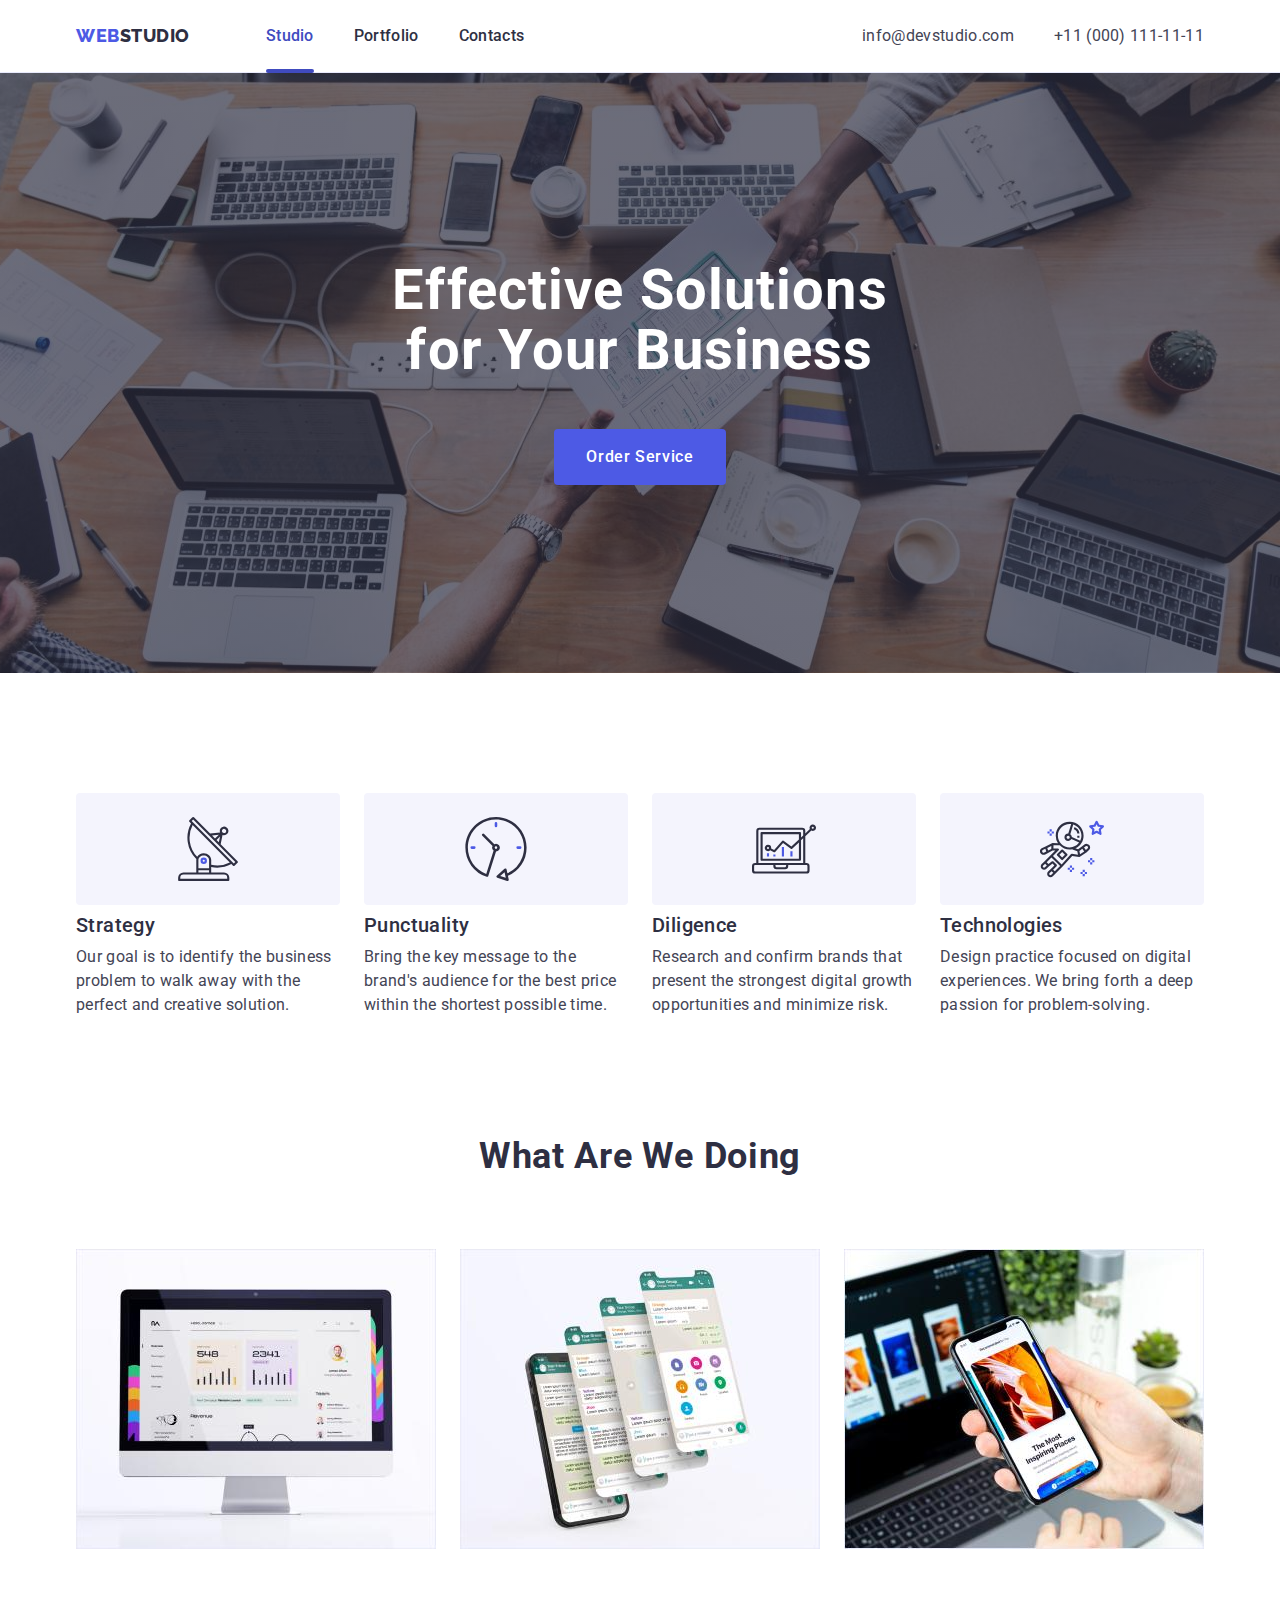
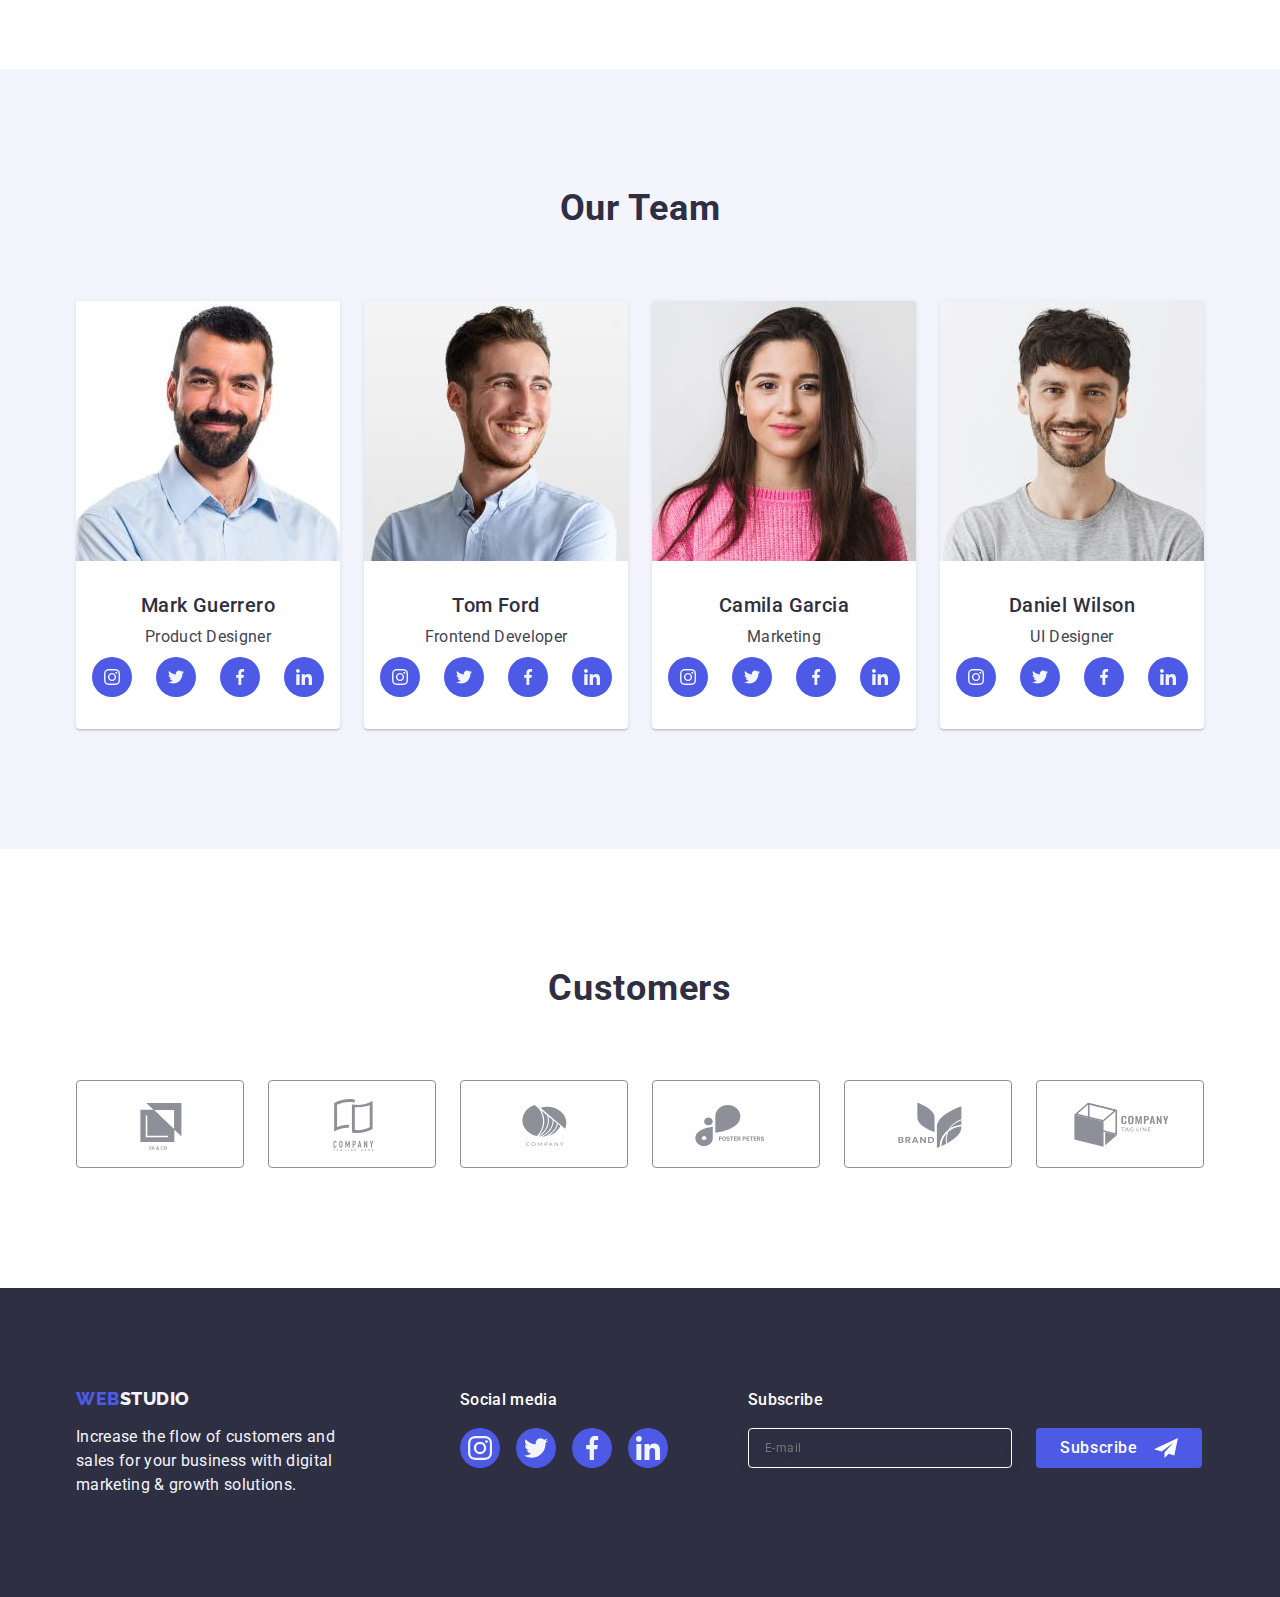
==== commit 6465539e: "mentor1" ====
--- a/index.html
+++ b/index.html
@@ -412,8 +412,8 @@
             <div class="subscrb-container">
               <input class="subscribe-input" type="email" placeholder="E-mail" />
 
-              <button class="btn-footer" type="submit">
-                <p class="btn-title">Subscribe</p>
+              <button class="btn-footer" type="submit"
+                >Subscribe
                 <svg class="icon-footer-button" width="24" height="24">
                   <use href="./images/icons.svg#icon-footer-button"></use>
                 </svg>
@@ -443,7 +443,7 @@
           </div>
           <label class="modal-form-field" for="phone_form">Phone</label>
           <div class="form-wrapper">
-            <input class="modal-form-input" type="phone" name="user_phone" id="phone_form" />
+            <input class="modal-form-input" type="tel" name="user_phone" id="phone_form" />
             <svg class="icon-phone form-icon" width="18" height="24">
               <use href="./images/icons.svg#icon-phone"></use>
             </svg>
--- a/css/styles.css
+++ b/css/styles.css
@@ -184,7 +184,6 @@
 .contact-link {
     display: block;
     padding: 24px 0;
-    font-weight: 400;
     font-style: normal;
     color: var(--color-slate);
     transition: color 250ms cubic-bezier(0.4, 0, 0.2, 1);
@@ -566,11 +565,11 @@
 .subscribe-input {
     width: 264px;
     height: 40px;
+    padding-left: 16px;
     border: 1px solid var(--color-white);
     filter: drop-shadow(0px 4px 4px rgba(0, 0, 0, 0.15));
     border-radius: 4px;
     background-color: transparent;
-    font-weight: 400;
     font-size: 12px;
     line-height: 2;
     display: flex;
@@ -727,7 +726,6 @@
 
 .overlay-text {
     position: absolute;
-    font-weight: 400;
     font-size: 16px;
     line-height: 1.5;
     letter-spacing: 0.02em;
@@ -778,7 +776,7 @@
     transform: translate(-50%, -50%) scale(1);
     width: 408px;
     min-height: 576px;
-    padding: 24px;
+    padding: 72px 24px 24px 24px;
     background: var(--color-dairy);
     box-shadow: 0px 1px 1px rgba(0, 0, 0, 0.14), 0px 1px 3px rgba(0, 0, 0, 0.12), 0px 2px 1px rgba(0, 0, 0, 0.2);
     border-radius: 4px;
@@ -824,7 +822,6 @@
 
 .modal-desc {
     display: block;
-    margin-top: 48px;
     margin-bottom: 16px;
     font-weight: 500;
     font-size: 16px;
@@ -838,7 +835,6 @@
 .modal-form-field {
     display: block;
     margin-bottom: 4px;
-    font-weight: 400;
     font-size: 12px;
     line-height: 1.17;
     color: var(--color-light-slate);
@@ -852,15 +848,17 @@
 .modal-form-input {
     width: 100%;
     height: 40px;
-    outline-offset: -1px;
-    border: 1px solid rgba(46, 47, 66, 0.4);
+    outline: none;
+    border: 1px solid var(--color-light-slate);
     border-radius: 4px;
     padding-left: 44px;
+    font-size: 12px;
+    line-height: 1.17;
     transition: transform 250ms cubic-bezier(0.4, 0, 0.2, 1);
 }
 
 .modal-form-input:focus {
-    border-color: var(--color-iris);
+    border: 1px solid var(--color-iris);
 }
 
 .modal-form-input:focus+.form-icon {
@@ -882,16 +880,23 @@
     width: 100%;
     height: 120px;
     resize: none;
-    border: 1px solid rgba(46, 47, 66, 0.4);
+    outline: none;
+    border: 1px solid var(--color-light-slate);
     border-radius: 4px;
-    font-weight: 400;
-    font-size: 12px;
-    line-height: 1.17;
-    color: rgba(46, 47, 66, 0.4);
-    font-weight: 400;
     padding-top: 8px;
     padding-left: 16px;
     margin-bottom: 16px;
+    font-size: 12px;
+}
+
+.modal-form-textarea::placeholder {
+    color: var(--color-light-slate);
+    font-size: 12px;
+    line-height: 1.17;
+}
+
+.modal-form-textarea:focus {
+    border: 1px solid var(--color-iris);
 }
 
 .form-agreement {
@@ -908,7 +913,7 @@
     width: 16px;
     height: 16px;
     display: block;
-    border: 1px solid rgba(46, 47, 66, 0.4);
+    border: 1px solid var(--color-light-slate);
     border-radius: 2px;
     background-position: center;
     background-repeat: no-repeat;
@@ -922,7 +927,6 @@
 }
 
 .form-agreement-text {
-    font-weight: 400;
     font-size: 12px;
     line-height: 1.17;
     letter-spacing: 0.04em;
